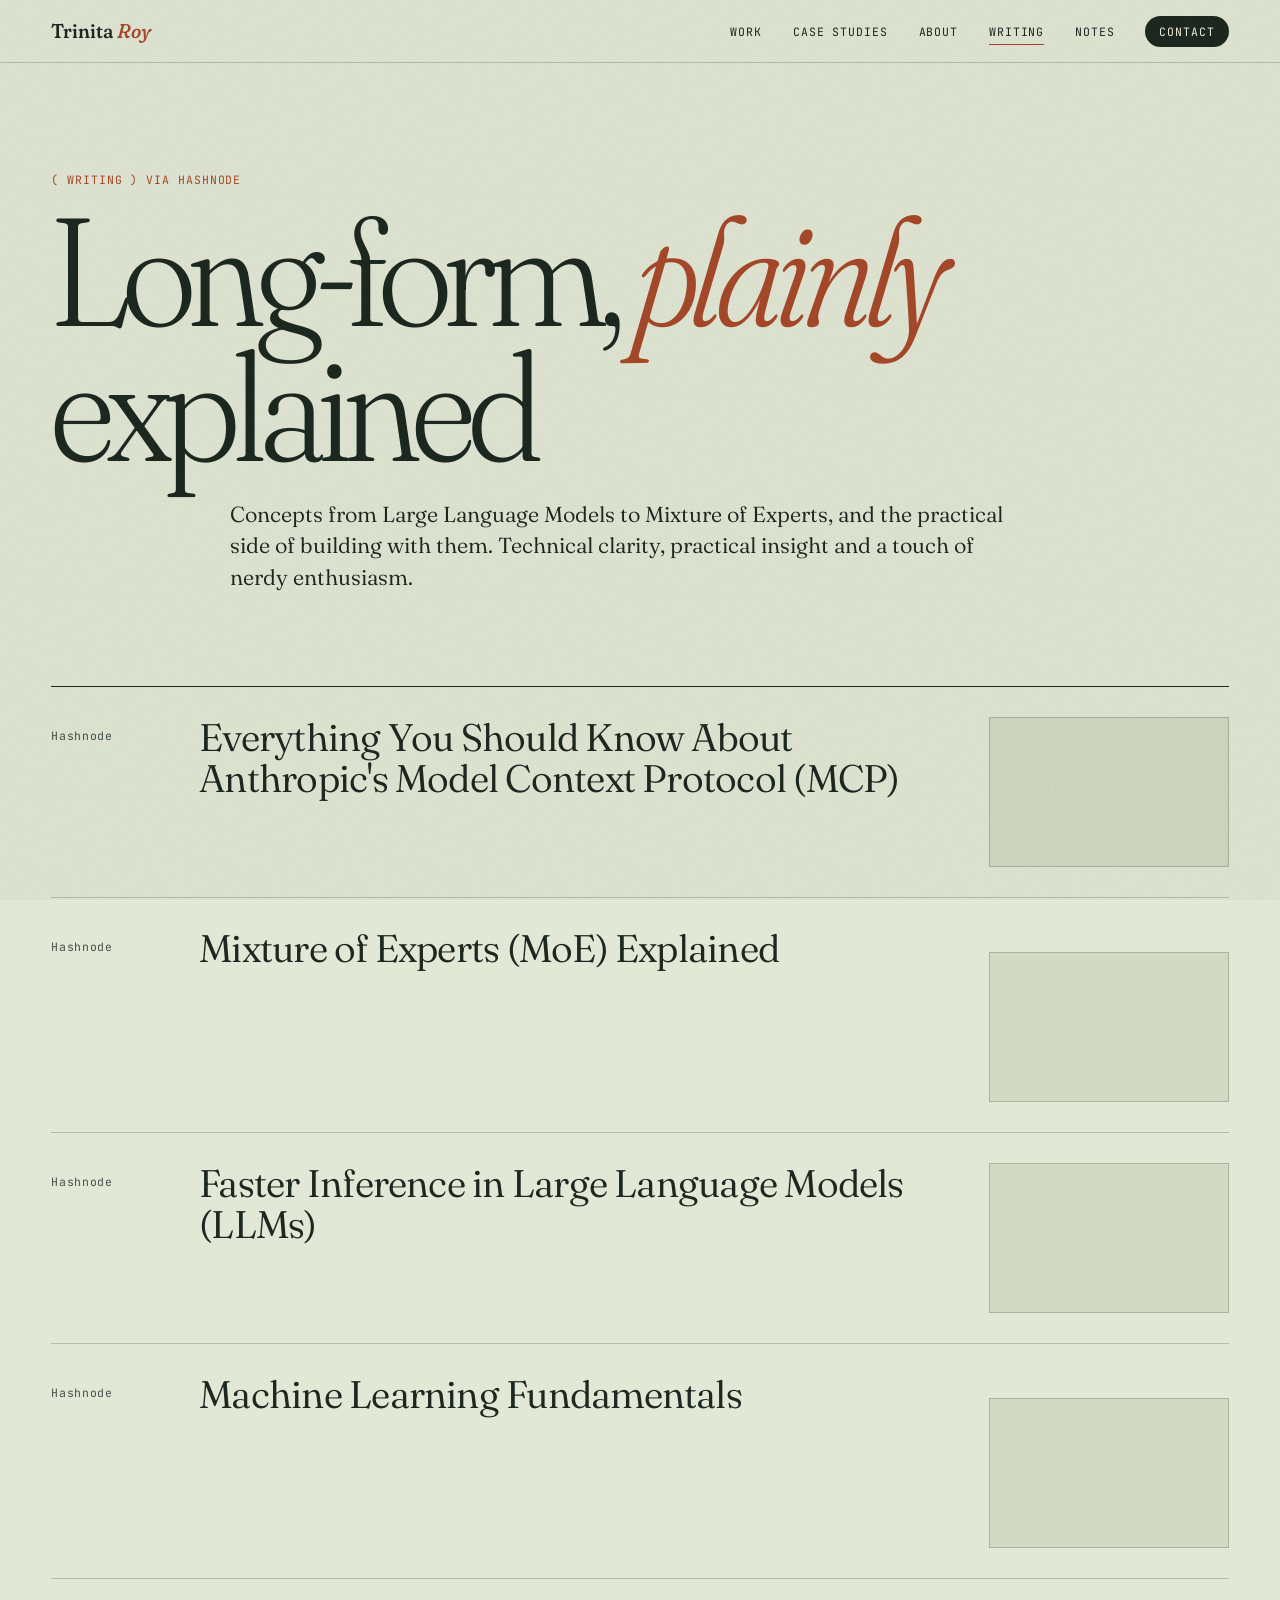
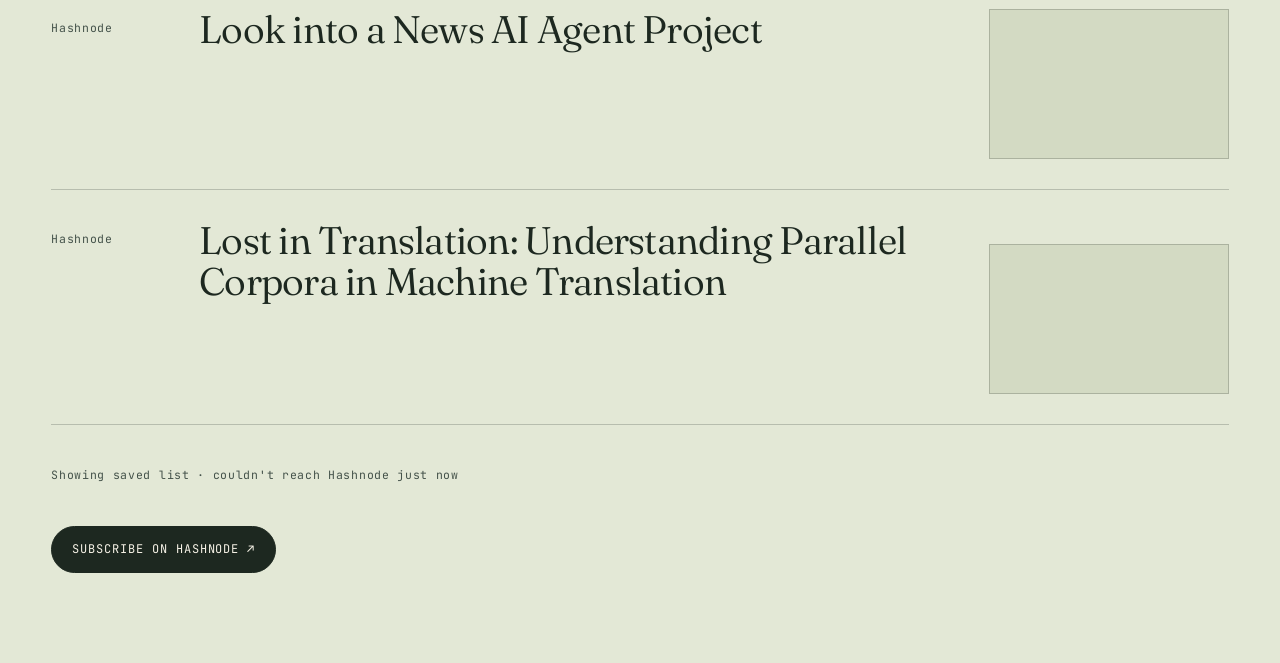
==== blog.html @ 5db7a9cc "Add editorial portfolio site with Hashnode blog, notes and Pages workflow Co-Authored-By: Claude Son" ====
<!doctype html>
<html lang="en" class="no-js">
<head>
<meta charset="utf-8">
<meta name="viewport" content="width=device-width, initial-scale=1">
<title>Writing — Trinita Roy</title>
<meta name="description" content="Articles on LLMs, Mixture of Experts, MCP, inference and machine learning, synced live from Hashnode.">
<link rel="icon" href="data:image/svg+xml,%3Csvg xmlns='http://www.w3.org/2000/svg' viewBox='0 0 100 100'%3E%3Crect width='100' height='100' fill='%23a8492a'/%3E%3Ctext x='50' y='72' font-size='70' text-anchor='middle' fill='%23f5f1e5' font-family='Georgia' font-style='italic'%3Et%3C/text%3E%3C/svg%3E">
<link rel="preconnect" href="https://fonts.googleapis.com"><link rel="preconnect" href="https://fonts.gstatic.com" crossorigin>
<link href="https://fonts.googleapis.com/css2?family=Fraunces:ital,opsz,wght,SOFT@0,9..144,200..600,0..100;1,9..144,200..600,0..100&family=Inter+Tight:wght@400;500;600&family=JetBrains+Mono:wght@400;500&display=swap" rel="stylesheet">
<link rel="stylesheet" href="style.css">
<script>document.documentElement.classList.remove('no-js')</script>
</head>
<body>
<header class="nav"><div class="wrap">
  <a class="brand" href="index.html">Trinita <i>Roy</i></a>
  <button class="menu-btn mono" aria-expanded="false" aria-controls="menu">Menu</button>
  <ul id="menu">
    <li><a href="index.html#work">Work</a></li>
    <li><a href="index.html#cases">Case studies</a></li>
    <li><a href="index.html#about">About</a></li>
    <li><a href="blog.html" aria-current="page">Writing</a></li>
    <li><a href="notes.html">Notes</a></li>
    <li><a href="index.html#contact">Contact</a></li>
  </ul>
</div></header>

<main class="wrap">
  <div class="page-head">
    <span class="mono clay">( Writing ) via Hashnode</span>
    <h1>Long-form, <em>plainly</em> explained</h1>
    <p>Concepts from Large Language Models to Mixture of Experts, and the practical side of building with them. Technical clarity, practical insight and a touch of nerdy enthusiasm.</p>
    <div class="filters" id="filters" aria-label="Filter posts by tag"></div>
  </div>
  <ol class="posts" id="posts"></ol>
  <p class="status" id="status"></p>
  <p style="margin:10px 0 90px"><a class="btn solid" href="https://nlp-nerd.hashnode.dev/" target="_blank" rel="noopener">Subscribe on Hashnode ↗</a></p>
</main>
<script src="main.js"></script>
</body>
</html>
---- style.css ----
/* ───────── Tokens ───────── */
:root {
  --paper: #e3e8d6;
  --paper-2: #d3dac3;
  --cream: #f5f1e5;
  --ink: #1d2820;
  --ink-2: #44524a;
  --sage: #7f9475;
  --sage-deep: #43594a;
  --clay: #a8492a;
  --clay-soft: #c9744f;
  --line: rgba(29, 40, 32, .22);

  --serif: "Fraunces", "Iowan Old Style", Georgia, serif;
  --sans: "Inter Tight", system-ui, -apple-system, sans-serif;
  --mono: "JetBrains Mono", ui-monospace, "SF Mono", Menlo, monospace;

  --gutter: clamp(18px, 4vw, 56px);
  --maxw: 1360px;
  color-scheme: light;
}

*, *::before, *::after { box-sizing: border-box; }
html { scroll-behavior: smooth; -webkit-text-size-adjust: 100%; }
body {
  margin: 0;
  background: var(--paper);
  color: var(--ink);
  font: 400 1.0625rem/1.6 var(--sans);
  -webkit-font-smoothing: antialiased;
  overflow-x: hidden;
}
/* paper grain */
body::before {
  content: ""; position: fixed; inset: 0; pointer-events: none; z-index: 100;
  opacity: .28; mix-blend-mode: multiply;
  background-image: url("data:image/svg+xml,%3Csvg xmlns='http://www.w3.org/2000/svg' width='200' height='200'%3E%3Cfilter id='n'%3E%3CfeTurbulence type='fractalNoise' baseFrequency='.85' numOctaves='2' stitchTiles='stitch'/%3E%3CfeColorMatrix values='0 0 0 0 .25 0 0 0 0 .3 0 0 0 0 .22 0 0 0 .5 0'/%3E%3C/filter%3E%3Crect width='100%25' height='100%25' filter='url(%23n)'/%3E%3C/svg%3E");
}
img { max-width: 100%; display: block; }
a { color: inherit; text-decoration-thickness: 1px; text-underline-offset: 3px; }
a:hover { color: var(--clay); }
::selection { background: var(--clay); color: var(--cream); }
:focus-visible { outline: 2px solid var(--clay); outline-offset: 3px; }

.wrap { width: 100%; max-width: var(--maxw); margin: 0 auto; padding-inline: var(--gutter); }
.mono { font-family: var(--mono); font-size: .72rem; letter-spacing: .08em; text-transform: uppercase; }
.serif { font-family: var(--serif); }
em.clay, .clay { color: var(--clay); }
.sr { position: absolute; width: 1px; height: 1px; overflow: hidden; clip: rect(0 0 0 0); }

/* ───────── Nav ───────── */
.nav { position: sticky; top: 0; z-index: 50; background: color-mix(in srgb, var(--paper) 88%, transparent); backdrop-filter: blur(8px); border-bottom: 1px solid var(--line); }
.nav .wrap { display: flex; align-items: center; justify-content: space-between; height: 62px; }
.brand { font-family: var(--serif); font-size: 1.25rem; font-weight: 500; text-decoration: none; font-variation-settings: "SOFT" 100, "opsz" 60; }
.brand i { color: var(--clay); font-style: italic; }
.nav ul { display: flex; gap: clamp(14px, 2.4vw, 34px); list-style: none; margin: 0; padding: 0; }
.nav li a { font-family: var(--mono); font-size: .72rem; letter-spacing: .08em; text-transform: uppercase; text-decoration: none; padding: 6px 0; position: relative; }
.nav li a::after { content: ""; position: absolute; left: 0; right: 100%; bottom: 0; height: 1px; background: var(--clay); transition: right .3s; }
.nav li a:hover::after, .nav li a[aria-current="page"]::after { right: 0; }
.nav li:last-child a { background: var(--ink); color: var(--cream); padding: 8px 14px; border-radius: 99px; }
.nav li:last-child a::after { display: none; }
.nav li:last-child a:hover { background: var(--clay); }
.menu-btn { display: none; font: inherit; background: none; border: 1px solid var(--ink); border-radius: 99px; padding: 6px 14px; cursor: pointer; color: inherit; }

/* ───────── Hero ───────── */
.hero { position: relative; padding-block: clamp(36px, 7vw, 96px) clamp(40px, 6vw, 80px); }
.hero-grid { display: grid; grid-template-columns: repeat(12, 1fr); column-gap: 24px; align-items: start; }
.hero-kicker { grid-column: 1 / 8; display: flex; gap: 14px; align-items: center; margin-bottom: 28px; }
.hero-kicker::before { content: ""; width: 44px; height: 1px; background: var(--ink); }
.hero h1 {
  grid-column: 1 / 9; grid-row: 2; margin: 0;
  font-family: var(--serif); font-weight: 300; font-size: clamp(3.1rem, 9.2vw, 9rem);
  line-height: .93; letter-spacing: -.035em; font-variation-settings: "SOFT" 60, "opsz" 144;
  position: relative; z-index: 2;
}
.hero h1 em { font-style: italic; color: var(--clay); font-weight: 400; }
.hero h1 .indent { display: block; padding-left: clamp(0px, 9vw, 150px); }
.portrait { grid-column: 9 / 13; grid-row: 1 / 4; position: relative; margin-top: 10px; transform: translateY(40px); }
.portrait .frame { position: relative; aspect-ratio: 4 / 5.2; border-radius: 300px 300px 4px 4px; overflow: hidden; background: var(--sage); box-shadow: 14px 14px 0 var(--clay); }
.portrait img { width: 100%; height: 100%; object-fit: cover; object-position: 50% 20%; filter: saturate(.85) contrast(1.02); }
.portrait .tag { position: absolute; left: -62px; bottom: 44px; transform: rotate(-90deg); transform-origin: left bottom; white-space: nowrap; color: var(--ink-2); }
.hero-lede { grid-column: 2 / 8; grid-row: 3; margin: clamp(28px, 4vw, 56px) 0 0; font-family: var(--serif); font-size: clamp(1.15rem, 1.9vw, 1.55rem); line-height: 1.42; font-weight: 350; max-width: 34em; }
.hero-meta { grid-column: 1 / 8; grid-row: 4; display: flex; flex-wrap: wrap; gap: 12px 30px; margin-top: 34px; align-items: center; }
.btn { display: inline-flex; align-items: center; gap: 10px; font-family: var(--mono); font-size: .75rem; letter-spacing: .08em; text-transform: uppercase; text-decoration: none; padding: 13px 20px; border-radius: 99px; border: 1px solid var(--ink); transition: .25s; }
.btn.solid { background: var(--ink); color: var(--cream); }
.btn:hover { background: var(--clay); border-color: var(--clay); color: var(--cream); transform: translateY(-2px); }
.now-card { grid-column: 9 / 13; grid-row: 4; margin: 76px 0 0 -40px; background: var(--cream); padding: 20px 22px; transform: rotate(-1.6deg); border: 1px solid var(--line); position: relative; z-index: 3; box-shadow: 0 18px 30px -22px rgba(29, 40, 32, .5); }
.now-card .mono { color: var(--clay); display: flex; align-items: center; gap: 8px; }
.now-card .mono::before { content: ""; width: 7px; height: 7px; border-radius: 50%; background: var(--clay); animation: pulse 2s infinite; }
.now-card p { margin: 10px 0 0; font-family: var(--serif); font-size: 1.05rem; line-height: 1.38; }
@keyframes pulse { 50% { opacity: .25; } }

.strip { border-block: 1px solid var(--ink); overflow: hidden; white-space: nowrap; background: var(--sage-deep); color: var(--cream); }
.strip div { display: inline-block; padding: 13px 0; animation: slide 46s linear infinite; }
.strip span { margin-inline: 22px; }
.strip span::after { content: "✺"; margin-left: 44px; color: var(--clay-soft); }
@keyframes slide { to { transform: translateX(-50%); } }

/* ───────── Section frames ───────── */
section { padding-block: clamp(64px, 10vw, 140px); }
.sec-head { display: grid; grid-template-columns: repeat(12, 1fr); column-gap: 24px; margin-bottom: clamp(32px, 5vw, 64px); align-items: end; }
.sec-head .num { grid-column: 1 / 3; color: var(--clay); }
.sec-head h2 { grid-column: 3 / 11; margin: 0; font-family: var(--serif); font-weight: 300; font-size: clamp(2.3rem, 6vw, 5.2rem); line-height: .98; letter-spacing: -.03em; font-variation-settings: "SOFT" 60, "opsz" 144; }
.sec-head h2 em { font-style: italic; color: var(--clay); }
.sec-head p { grid-column: 3 / 9; margin: 20px 0 0; color: var(--ink-2); max-width: 40em; }

/* ───────── Project index ───────── */
.index { border-top: 1px solid var(--ink); list-style: none; margin: 0; padding: 0; }
.row { border-bottom: 1px solid var(--line); }
.row > a, .row > div.r { display: grid; grid-template-columns: 56px 1fr minmax(120px, 280px) 64px; gap: 20px; align-items: baseline; padding: 22px 8px; text-decoration: none; transition: padding .35s cubic-bezier(.2, .7, .2, 1), color .2s; }
.row .i { font-family: var(--mono); font-size: .72rem; color: var(--ink-2); }
.row .t { font-family: var(--serif); font-size: clamp(1.4rem, 3.2vw, 2.7rem); line-height: 1.05; letter-spacing: -.02em; font-weight: 350; font-variation-settings: "SOFT" 60, "opsz" 100; }
.row .t small { display: block; font-family: var(--sans); font-size: .9rem; letter-spacing: 0; color: var(--ink-2); margin-top: 8px; font-weight: 400; display: none; }
.row .k { font-family: var(--mono); font-size: .68rem; letter-spacing: .06em; text-transform: uppercase; color: var(--ink-2); }
.row .y { font-family: var(--mono); font-size: .72rem; text-align: right; }
.index:hover .row { opacity: .38; transition: opacity .25s; }
.index .row:hover { opacity: 1; }
.row:hover > a, .row:hover > div.r { padding-left: 26px; color: var(--clay); }
.row .badge { display: inline-block; font-family: var(--mono); font-size: .62rem; letter-spacing: .08em; text-transform: uppercase; padding: 3px 8px; border: 1px solid currentColor; border-radius: 99px; vertical-align: middle; margin-left: 10px; transform: translateY(-4px); }

#peek { position: fixed; left: 0; top: 0; z-index: 60; width: 300px; pointer-events: none; opacity: 0; transform: translate3d(0, 0, 0) scale(.92) rotate(-2deg); transition: opacity .2s, scale .2s; background: var(--cream); border: 1px solid var(--ink); box-shadow: 10px 10px 0 var(--ink); overflow: hidden; }
#peek.on { opacity: 1; }
#peek .art { height: 150px; position: relative; overflow: hidden; border-bottom: 1px solid var(--ink); }
#peek .art b { position: absolute; right: 12px; bottom: -22px; font-family: var(--serif); font-size: 7.5rem; font-weight: 300; line-height: 1; color: rgba(245, 241, 229, .9); font-style: italic; }
#peek .art svg { position: absolute; inset: 0; width: 100%; height: 100%; }
#peek .body { padding: 14px 16px 18px; }
#peek .body p { margin: 8px 0 0; font-size: .92rem; line-height: 1.42; }
#peek .stat { color: var(--clay); }

/* ───────── Case studies ───────── */
.case { border-top: 1px solid var(--ink); padding-block: clamp(48px, 7vw, 100px); scroll-margin-top: 62px; }
.case:last-of-type { border-bottom: 1px solid var(--ink); }
.case-grid { display: grid; grid-template-columns: repeat(12, 1fr); column-gap: 24px; row-gap: 32px; }
.case-side { grid-column: 1 / 4; align-self: start; position: sticky; top: 90px; }
.case-side .n { font-family: var(--serif); font-size: 6rem; font-weight: 200; line-height: .8; font-style: italic; color: var(--clay); }
.case-side dl { margin: 26px 0 0; display: grid; gap: 14px; }
.case-side dt { color: var(--ink-2); }
.case-side dd { margin: 3px 0 0; font-size: .95rem; }
.case-main { grid-column: 5 / 13; }
.case:nth-of-type(even) .case-side { grid-column: 10 / 13; grid-row: 1; }
.case:nth-of-type(even) .case-main { grid-column: 1 / 10; grid-row: 1; }
.case h3 { margin: 0 0 22px; font-family: var(--serif); font-weight: 300; font-size: clamp(2rem, 4.6vw, 4rem); line-height: 1; letter-spacing: -.03em; font-variation-settings: "SOFT" 60, "opsz" 144; }
.case h3 em { font-style: italic; color: var(--clay); }
.case .lede { font-family: var(--serif); font-size: clamp(1.15rem, 1.8vw, 1.5rem); line-height: 1.42; font-weight: 350; margin: 0 0 34px; max-width: 32em; }
.beats { display: grid; gap: 0; border-top: 1px solid var(--line); }
.beat { display: grid; grid-template-columns: 130px 1fr; gap: 20px; padding: 20px 0; border-bottom: 1px solid var(--line); }
.beat h4 { margin: 4px 0 0; color: var(--clay); font-weight: 400; }
.beat p, .beat ul { margin: 0; }
.beat ul { padding-left: 18px; }
.beat li { margin-bottom: 6px; }
.stats { display: flex; flex-wrap: wrap; gap: 14px 40px; margin: 6px 0 34px; }
.stat-n { font-family: var(--serif); font-size: clamp(2.6rem, 6vw, 5rem); font-weight: 300; line-height: .95; letter-spacing: -.04em; color: var(--clay); }
.stat-l { display: block; margin-top: 6px; max-width: 14em; color: var(--ink-2); }
.links { display: flex; flex-wrap: wrap; gap: 10px; margin-top: 24px; }
.chip { font-family: var(--mono); font-size: .68rem; letter-spacing: .06em; text-transform: uppercase; padding: 6px 11px; border: 1px solid var(--ink); border-radius: 99px; text-decoration: none; }
a.chip:hover { background: var(--ink); color: var(--cream); }
.pull { background: var(--sage-deep); color: var(--cream); padding: 26px 28px; margin: 6px 0 30px -40px; font-family: var(--serif); font-size: clamp(1.3rem, 2.2vw, 1.8rem); line-height: 1.3; font-style: italic; transform: rotate(-.8deg); }
.case:nth-of-type(even) .pull { margin-left: 0; margin-right: -40px; transform: rotate(.8deg); background: var(--clay); }

/* ───────── About / timeline ───────── */
.about-grid { display: grid; grid-template-columns: repeat(12, 1fr); column-gap: 24px; row-gap: 48px; }
.about-copy { grid-column: 3 / 9; font-family: var(--serif); font-size: clamp(1.2rem, 2vw, 1.65rem); line-height: 1.45; font-weight: 350; }
.about-copy p { margin: 0 0 1em; }
.about-copy p:first-child::first-letter { float: left; font-size: 5.2em; line-height: .78; padding: 6px 12px 0 0; color: var(--clay); font-weight: 300; }
.skills { grid-column: 9 / 13; align-self: start; padding-top: 8px; }
.skills h4 { margin: 0 0 8px; color: var(--clay); font-weight: 400; }
.skills p { margin: 0 0 24px; font-size: .95rem; color: var(--ink-2); }
.timeline { grid-column: 3 / 13; list-style: none; margin: 0; padding: 0; border-top: 1px solid var(--ink); }
.timeline li { display: grid; grid-template-columns: 180px 1fr 1.2fr; gap: 24px; padding: 20px 0; border-bottom: 1px solid var(--line); }
.timeline .when { font-family: var(--mono); font-size: .72rem; letter-spacing: .06em; padding-top: 6px; color: var(--ink-2); }
.timeline .what b { font-family: var(--serif); font-weight: 400; font-size: 1.3rem; display: block; line-height: 1.2; }
.timeline .what span { color: var(--ink-2); font-size: .95rem; }
.timeline .how { font-size: .95rem; color: var(--ink-2); }

.pubs { grid-column: 3 / 13; list-style: none; margin: 0; padding: 0; }
.pubs li { display: grid; grid-template-columns: 130px 1fr; gap: 24px; padding: 18px 0; border-bottom: 1px solid var(--line); }
.pubs li:first-child { border-top: 1px solid var(--ink); }
.pubs .v { font-family: var(--mono); font-size: .72rem; color: var(--clay); padding-top: 6px; letter-spacing: .06em; }
.pubs a { font-family: var(--serif); font-size: 1.25rem; line-height: 1.25; text-decoration: none; }
.pubs a:hover { text-decoration: underline; }

/* ───────── Contact ───────── */
.contact { background: var(--ink); color: var(--cream); padding-block: clamp(70px, 11vw, 150px) 40px; position: relative; overflow: hidden; }
.contact a:hover { color: var(--clay-soft); }
.contact h2 { margin: 0; font-family: var(--serif); font-weight: 300; font-size: clamp(3rem, 11vw, 10.5rem); line-height: .9; letter-spacing: -.045em; font-variation-settings: "SOFT" 60, "opsz" 144; }
.contact h2 em { color: var(--clay-soft); font-style: italic; }
.contact h2 .indent { display: block; padding-left: clamp(0px, 12vw, 220px); }
.contact-grid { display: grid; grid-template-columns: repeat(12, 1fr); column-gap: 24px; row-gap: 36px; margin-top: clamp(40px, 6vw, 80px); }
.contact-grid > div:nth-child(1) { grid-column: 1 / 6; }
.contact-grid > div:nth-child(2) { grid-column: 7 / 10; }
.contact-grid > div:nth-child(3) { grid-column: 10 / 13; }
.contact .mail { font-family: var(--serif); font-size: clamp(1.4rem, 3vw, 2.4rem); text-decoration-color: var(--clay-soft); word-break: break-word; }
.contact h5 { margin: 0 0 14px; font-weight: 400; color: var(--sage); }
.contact ul { list-style: none; margin: 0; padding: 0; display: grid; gap: 8px; }
.contact li a { text-decoration: none; display: inline-flex; gap: 8px; font-size: 1.05rem; }
.contact li a::after { content: "↗"; color: var(--clay-soft); transition: transform .2s; }
.contact li a:hover::after { transform: translate(3px, -3px); }
.contact p { color: #c9d0bd; margin: 12px 0 0; max-width: 28em; }
footer.foot { display: flex; flex-wrap: wrap; justify-content: space-between; gap: 10px; margin-top: clamp(50px, 8vw, 110px); padding-top: 20px; border-top: 1px solid rgba(245, 241, 229, .22); color: #a9b39e; }

/* ───────── Inner pages (blog / notes) ───────── */
.page-head { padding-block: clamp(44px, 8vw, 110px) clamp(24px, 4vw, 48px); }
.page-head h1 { margin: 10px 0 0; font-family: var(--serif); font-weight: 300; font-size: clamp(3.4rem, 12vw, 11rem); line-height: .88; letter-spacing: -.045em; font-variation-settings: "SOFT" 60, "opsz" 144; }
.page-head h1 em { font-style: italic; color: var(--clay); }
.page-head p { max-width: 36em; margin: 26px 0 0 clamp(0px, 14vw, 230px); font-family: var(--serif); font-size: clamp(1.1rem, 1.7vw, 1.4rem); line-height: 1.45; font-weight: 350; }
.filters { display: flex; flex-wrap: wrap; gap: 8px; margin: 34px 0 10px; }
.filters button { font-family: var(--mono); font-size: .68rem; letter-spacing: .06em; text-transform: uppercase; background: none; border: 1px solid var(--ink); border-radius: 99px; padding: 7px 13px; cursor: pointer; color: inherit; }
.filters button[aria-pressed="true"], .filters button:hover { background: var(--ink); color: var(--cream); }

.posts { list-style: none; margin: 0; padding: 0; border-top: 1px solid var(--ink); }
.post { display: grid; grid-template-columns: 120px 1fr 240px; gap: 28px; padding: 30px 0; border-bottom: 1px solid var(--line); align-items: start; }
.post time { font-family: var(--mono); font-size: .72rem; letter-spacing: .06em; color: var(--ink-2); padding-top: 10px; }
.post h2 { margin: 0 0 10px; font-family: var(--serif); font-weight: 350; font-size: clamp(1.5rem, 3vw, 2.4rem); line-height: 1.08; letter-spacing: -.02em; }
.post h2 a { text-decoration: none; }
.post h2 a:hover { color: var(--clay); }
.post p { margin: 0 0 12px; color: var(--ink-2); max-width: 38em; }
.post .thumb { aspect-ratio: 16 / 10; background: var(--paper-2); border: 1px solid var(--line); overflow: hidden; }
.post .thumb img { width: 100%; height: 100%; object-fit: cover; transition: transform .6s; filter: saturate(.8); }
.post:hover .thumb img { transform: scale(1.05); }
.post:nth-child(even) .thumb { margin-top: 24px; }
.tags { display: flex; flex-wrap: wrap; gap: 6px; }
.status { font-family: var(--mono); font-size: .72rem; color: var(--ink-2); padding: 30px 0; letter-spacing: .06em; }

.article { max-width: 760px; margin: 0 auto; padding-block: clamp(40px, 7vw, 90px) 90px; }
.article h1 { font-family: var(--serif); font-weight: 300; font-size: clamp(2.2rem, 6vw, 4.4rem); line-height: 1; letter-spacing: -.035em; margin: 16px 0 22px; }
.article .byline { color: var(--ink-2); display: flex; gap: 18px; flex-wrap: wrap; }
.article .cover { margin: 36px -80px; border: 1px solid var(--ink); }
.prose { font-size: 1.14rem; line-height: 1.72; }
.prose h2, .prose h3 { font-family: var(--serif); font-weight: 400; line-height: 1.15; letter-spacing: -.02em; margin: 2.2em 0 .6em; }
.prose h2 { font-size: 2rem; } .prose h3 { font-size: 1.5rem; }
.prose img { margin: 1.6em auto; border: 1px solid var(--line); }
.prose pre { background: var(--ink); color: var(--cream); padding: 18px 20px; overflow-x: auto; font: .85rem/1.55 var(--mono); border-radius: 3px; }
.prose code { font-family: var(--mono); font-size: .88em; background: var(--paper-2); padding: 2px 5px; border-radius: 3px; }
.prose pre code { background: none; padding: 0; }
.prose blockquote { margin: 1.6em 0; padding-left: 22px; border-left: 3px solid var(--clay); font-family: var(--serif); font-style: italic; font-size: 1.3rem; }
.prose table { border-collapse: collapse; display: block; overflow-x: auto; }
.prose td, .prose th { border: 1px solid var(--line); padding: 8px 12px; }
.prose a { color: var(--clay); }
.back { display: inline-block; margin-bottom: 8px; }

/* notes */
.notes { columns: 3 320px; column-gap: 28px; padding-top: 26px; }
.note { break-inside: avoid; margin: 0 0 40px; cursor: pointer; display: block; width: 100%; text-align: left; background: none; border: 0; padding: 0; color: inherit; font: inherit; }
.note .paper { background: var(--cream); padding: 12px 12px 14px; border: 1px solid var(--line); box-shadow: 0 16px 26px -20px rgba(29, 40, 32, .55); transition: transform .35s cubic-bezier(.2, .7, .2, 1); position: relative; }
.note:nth-child(3n+1) .paper { transform: rotate(-1.1deg); }
.note:nth-child(3n+2) .paper { transform: rotate(.9deg); margin-top: 22px; }
.note:nth-child(3n) .paper { transform: rotate(-.4deg); }
.note:hover .paper { transform: rotate(0) translateY(-6px); }
.note .paper img { width: 100%; border: 1px solid var(--line); }
.note .ph { aspect-ratio: 3 / 4; display: grid; place-items: center; background: var(--paper-2); font-family: var(--serif); font-size: 3rem; font-style: italic; color: var(--sage-deep); }
.note .meta { display: flex; justify-content: space-between; gap: 10px; margin-top: 12px; align-items: baseline; }
.note h3 { margin: 0; font-family: var(--serif); font-weight: 400; font-size: 1.3rem; line-height: 1.15; }
.note .kind { position: absolute; top: 22px; right: 22px; background: var(--clay); color: var(--cream); padding: 3px 8px; }
.note .desc { margin: 6px 0 0; font-size: .92rem; color: var(--ink-2); }
dialog#viewer { width: min(1100px, 94vw); height: 92vh; padding: 0; border: 1px solid var(--ink); background: var(--cream); box-shadow: 14px 14px 0 var(--ink); }
dialog#viewer::backdrop { background: rgba(29, 40, 32, .72); }
dialog#viewer header { display: flex; justify-content: space-between; align-items: center; padding: 10px 16px; border-bottom: 1px solid var(--ink); gap: 16px; }
dialog#viewer header h3 { margin: 0; font-family: var(--serif); font-weight: 400; font-size: 1.2rem; }
dialog#viewer .vbody { height: calc(100% - 52px); overflow: auto; display: grid; }
dialog#viewer iframe { width: 100%; height: 100%; border: 0; }
dialog#viewer img { margin: auto; max-height: none; }
dialog#viewer button, dialog#viewer a.chip { font: inherit; cursor: pointer; background: none; color: inherit; }
.howto { margin-top: 70px; background: var(--cream); border: 1px dashed var(--ink); padding: 22px 26px; }
.howto code { font-family: var(--mono); font-size: .85em; background: var(--paper-2); padding: 2px 6px; }

/* ───────── Reveal ───────── */
.rv { opacity: 0; transform: translateY(26px); transition: opacity .9s cubic-bezier(.2, .7, .2, 1), transform .9s cubic-bezier(.2, .7, .2, 1); }
.rv.in { opacity: 1; transform: none; }
.no-js .rv { opacity: 1; transform: none; }

/* ───────── Responsive ───────── */
@media (max-width: 960px) {
  .menu-btn { display: block; }
  .nav ul { position: absolute; top: 62px; left: 0; right: 0; flex-direction: column; background: var(--paper); padding: 18px var(--gutter) 26px; gap: 14px; border-bottom: 1px solid var(--ink); display: none; }
  .nav ul.open { display: flex; }
  .nav li:last-child a { display: inline-block; }
  .hero-grid { display: block; }
  .hero h1 { font-size: clamp(3rem, 15vw, 6rem); }
  .portrait { width: 62%; margin: 40px 0 0 auto; transform: none; }
  .portrait .tag { display: none; }
  .hero-lede { margin-top: 32px; max-width: 100%; }
  .now-card { margin: 34px 0 0; max-width: 340px; }
  .sec-head { display: block; }
  .sec-head .num { display: block; margin-bottom: 12px; }
  .row > a, .row > div.r { grid-template-columns: 36px 1fr 44px; gap: 12px; }
  .row .k { display: none; }
  .row .t small { display: block; }
  .row:hover > a, .row:hover > div.r { padding-left: 8px; }
  .case-grid { display: block; }
  .case-side { position: static; margin-bottom: 30px; display: grid; grid-template-columns: auto 1fr; gap: 24px; }
  .case-side dl { margin: 0; grid-template-columns: 1fr 1fr; }
  .case-side .n { font-size: 4.2rem; }
  .pull, .case:nth-of-type(even) .pull { margin-inline: 0; }
  .beat { grid-template-columns: 1fr; gap: 6px; }
  .about-grid { display: block; }
  .about-copy, .skills, .timeline, .pubs { margin-top: 36px; }
  .timeline li { grid-template-columns: 1fr; gap: 6px; }
  .pubs li { grid-template-columns: 1fr; gap: 4px; }
  .contact-grid { display: block; }
  .contact-grid > div { margin-bottom: 36px; }
  .post { grid-template-columns: 1fr; gap: 12px; }
  .post .thumb { order: -1; margin-top: 0 !important; }
  .article .cover { margin-inline: 0; }
  .page-head p { margin-left: 0; }
  #peek { display: none; }
}
@media (hover: none) { #peek { display: none; } .index:hover .row { opacity: 1; } .row .t small { display: block; } }
@media (prefers-reduced-motion: reduce) {
  *, *::before, *::after { animation: none !important; transition: none !important; scroll-behavior: auto !important; }
  .rv { opacity: 1; transform: none; }
}
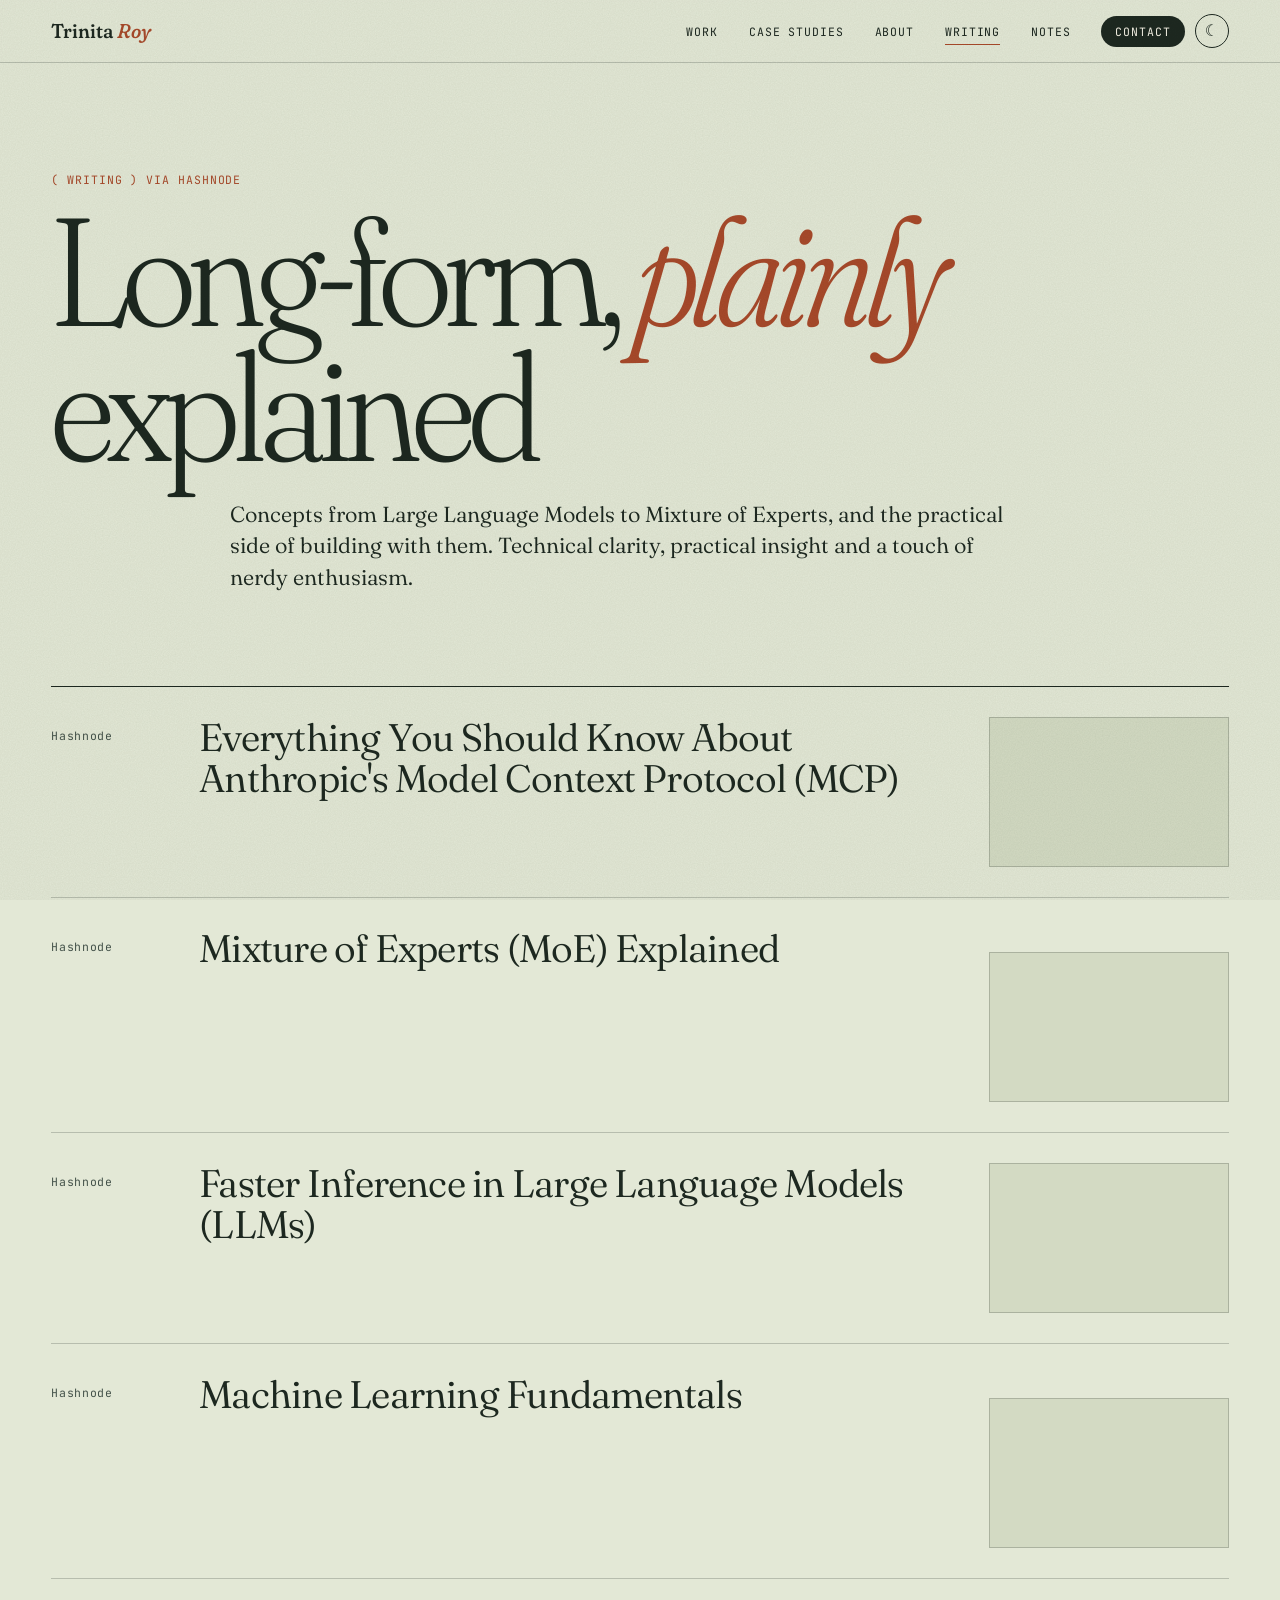
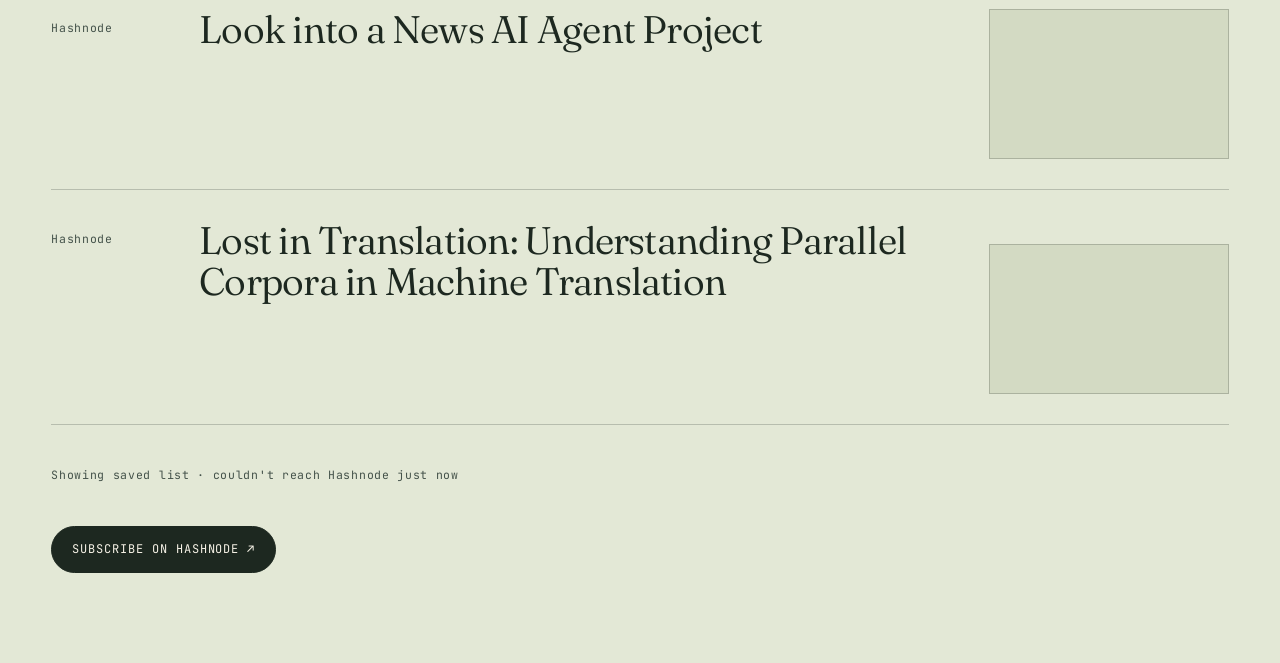
==== commit 07be8737: "Add dark mode toggle button, fix strip and contact colours in dark mode - Theme toggle button (☾/☀) " ====
--- a/blog.html
+++ b/blog.html
@@ -5,24 +5,38 @@
 <meta name="viewport" content="width=device-width, initial-scale=1">
 <title>Writing — Trinita Roy</title>
 <meta name="description" content="Articles on LLMs, Mixture of Experts, MCP, inference and machine learning, synced live from Hashnode.">
+<meta property="og:type" content="website">
+<meta property="og:url" content="https://trinita21.github.io/portfolio/blog.html">
+<meta property="og:title" content="Writing — Trinita Roy">
+<meta property="og:description" content="Articles on LLMs, Mixture of Experts, MCP, inference and machine learning, synced live from Hashnode.">
+<meta property="og:image" content="https://trinita21.github.io/portfolio/assets/trinita.jpg">
+<meta name="twitter:card" content="summary_large_image">
+<meta name="twitter:site" content="@trinita_roy">
+<meta name="twitter:title" content="Writing — Trinita Roy">
+<meta name="twitter:description" content="Articles on LLMs, Mixture of Experts, MCP, inference and machine learning, synced live from Hashnode.">
+<meta name="twitter:image" content="https://trinita21.github.io/portfolio/assets/trinita.jpg">
 <link rel="icon" href="data:image/svg+xml,%3Csvg xmlns='http://www.w3.org/2000/svg' viewBox='0 0 100 100'%3E%3Crect width='100' height='100' fill='%23a8492a'/%3E%3Ctext x='50' y='72' font-size='70' text-anchor='middle' fill='%23f5f1e5' font-family='Georgia' font-style='italic'%3Et%3C/text%3E%3C/svg%3E">
 <link rel="preconnect" href="https://fonts.googleapis.com"><link rel="preconnect" href="https://fonts.gstatic.com" crossorigin>
 <link href="https://fonts.googleapis.com/css2?family=Fraunces:ital,opsz,wght,SOFT@0,9..144,200..600,0..100;1,9..144,200..600,0..100&family=Inter+Tight:wght@400;500;600&family=JetBrains+Mono:wght@400;500&display=swap" rel="stylesheet">
+<script>(function(){var t=localStorage.getItem('theme');if(t)document.documentElement.setAttribute('data-theme',t);})()</script>
 <link rel="stylesheet" href="style.css">
 <script>document.documentElement.classList.remove('no-js')</script>
 </head>
 <body>
 <header class="nav"><div class="wrap">
   <a class="brand" href="index.html">Trinita <i>Roy</i></a>
-  <button class="menu-btn mono" aria-expanded="false" aria-controls="menu">Menu</button>
-  <ul id="menu">
-    <li><a href="index.html#work">Work</a></li>
-    <li><a href="index.html#cases">Case studies</a></li>
-    <li><a href="index.html#about">About</a></li>
-    <li><a href="blog.html" aria-current="page">Writing</a></li>
-    <li><a href="notes.html">Notes</a></li>
-    <li><a href="index.html#contact">Contact</a></li>
-  </ul>
+  <div class="nav-right">
+    <ul id="menu">
+      <li><a href="index.html#work">Work</a></li>
+      <li><a href="index.html#cases">Case studies</a></li>
+      <li><a href="index.html#about">About</a></li>
+      <li><a href="blog.html" aria-current="page">Writing</a></li>
+      <li><a href="notes.html">Notes</a></li>
+      <li><a href="index.html#contact">Contact</a></li>
+    </ul>
+    <button class="theme-btn" id="theme-toggle" aria-label="Switch to dark mode">☾</button>
+    <button class="menu-btn mono" aria-expanded="false" aria-controls="menu">Menu</button>
+  </div>
 </div></header>
 
 <main class="wrap">
--- a/style.css
+++ b/style.css
@@ -17,7 +17,7 @@
 
   --gutter: clamp(18px, 4vw, 56px);
   --maxw: 1360px;
-  color-scheme: light;
+  color-scheme: light dark;
 }
 
 *, *::before, *::after { box-sizing: border-box; }
@@ -49,7 +49,7 @@
 .sr { position: absolute; width: 1px; height: 1px; overflow: hidden; clip: rect(0 0 0 0); }
 
 /* ───────── Nav ───────── */
-.nav { position: sticky; top: 0; z-index: 50; background: color-mix(in srgb, var(--paper) 88%, transparent); backdrop-filter: blur(8px); border-bottom: 1px solid var(--line); }
+.nav { position: sticky; top: 0; z-index: 50; background: var(--paper); background: color-mix(in srgb, var(--paper) 88%, transparent); backdrop-filter: blur(8px); border-bottom: 1px solid var(--line); }
 .nav .wrap { display: flex; align-items: center; justify-content: space-between; height: 62px; }
 .brand { font-family: var(--serif); font-size: 1.25rem; font-weight: 500; text-decoration: none; font-variation-settings: "SOFT" 100, "opsz" 60; }
 .brand i { color: var(--clay); font-style: italic; }
@@ -60,7 +60,10 @@
 .nav li:last-child a { background: var(--ink); color: var(--cream); padding: 8px 14px; border-radius: 99px; }
 .nav li:last-child a::after { display: none; }
 .nav li:last-child a:hover { background: var(--clay); }
+.nav-right { display: flex; align-items: center; gap: 10px; }
 .menu-btn { display: none; font: inherit; background: none; border: 1px solid var(--ink); border-radius: 99px; padding: 6px 14px; cursor: pointer; color: inherit; }
+.theme-btn { font: inherit; background: none; border: 1px solid var(--ink); border-radius: 50%; width: 34px; height: 34px; cursor: pointer; color: inherit; display: flex; align-items: center; justify-content: center; font-size: 1rem; flex-shrink: 0; transition: border-color .2s, color .2s; }
+.theme-btn:hover { border-color: var(--clay); color: var(--clay); }
 
 /* ───────── Hero ───────── */
 .hero { position: relative; padding-block: clamp(36px, 7vw, 96px) clamp(40px, 6vw, 80px); }
@@ -110,7 +113,7 @@
 .row > a, .row > div.r { display: grid; grid-template-columns: 56px 1fr minmax(120px, 280px) 64px; gap: 20px; align-items: baseline; padding: 22px 8px; text-decoration: none; transition: padding .35s cubic-bezier(.2, .7, .2, 1), color .2s; }
 .row .i { font-family: var(--mono); font-size: .72rem; color: var(--ink-2); }
 .row .t { font-family: var(--serif); font-size: clamp(1.4rem, 3.2vw, 2.7rem); line-height: 1.05; letter-spacing: -.02em; font-weight: 350; font-variation-settings: "SOFT" 60, "opsz" 100; }
-.row .t small { display: block; font-family: var(--sans); font-size: .9rem; letter-spacing: 0; color: var(--ink-2); margin-top: 8px; font-weight: 400; display: none; }
+.row .t small { font-family: var(--sans); font-size: .9rem; letter-spacing: 0; color: var(--ink-2); margin-top: 8px; font-weight: 400; display: none; }
 .row .k { font-family: var(--mono); font-size: .68rem; letter-spacing: .06em; text-transform: uppercase; color: var(--ink-2); }
 .row .y { font-family: var(--mono); font-size: .72rem; text-align: right; }
 .index:hover .row { opacity: .38; transition: opacity .25s; }
@@ -118,7 +121,7 @@
 .row:hover > a, .row:hover > div.r { padding-left: 26px; color: var(--clay); }
 .row .badge { display: inline-block; font-family: var(--mono); font-size: .62rem; letter-spacing: .08em; text-transform: uppercase; padding: 3px 8px; border: 1px solid currentColor; border-radius: 99px; vertical-align: middle; margin-left: 10px; transform: translateY(-4px); }
 
-#peek { position: fixed; left: 0; top: 0; z-index: 60; width: 300px; pointer-events: none; opacity: 0; transform: translate3d(0, 0, 0) scale(.92) rotate(-2deg); transition: opacity .2s, scale .2s; background: var(--cream); border: 1px solid var(--ink); box-shadow: 10px 10px 0 var(--ink); overflow: hidden; }
+#peek { position: fixed; left: 0; top: 0; z-index: 60; width: 300px; pointer-events: none; opacity: 0; transform: translate3d(0, 0, 0) scale(.92) rotate(-2deg); transition: opacity .2s, transform .2s; background: var(--cream); border: 1px solid var(--ink); box-shadow: 10px 10px 0 var(--ink); overflow: hidden; }
 #peek.on { opacity: 1; }
 #peek .art { height: 150px; position: relative; overflow: hidden; border-bottom: 1px solid var(--ink); }
 #peek .art b { position: absolute; right: 12px; bottom: -22px; font-family: var(--serif); font-size: 7.5rem; font-weight: 300; line-height: 1; color: rgba(245, 241, 229, .9); font-style: italic; }
@@ -260,8 +263,6 @@
 dialog#viewer iframe { width: 100%; height: 100%; border: 0; }
 dialog#viewer img { margin: auto; max-height: none; }
 dialog#viewer button, dialog#viewer a.chip { font: inherit; cursor: pointer; background: none; color: inherit; }
-.howto { margin-top: 70px; background: var(--cream); border: 1px dashed var(--ink); padding: 22px 26px; }
-.howto code { font-family: var(--mono); font-size: .85em; background: var(--paper-2); padding: 2px 6px; }
 
 /* ───────── Reveal ───────── */
 .rv { opacity: 0; transform: translateY(26px); transition: opacity .9s cubic-bezier(.2, .7, .2, 1), transform .9s cubic-bezier(.2, .7, .2, 1); }
@@ -271,7 +272,7 @@
 /* ───────── Responsive ───────── */
 @media (max-width: 960px) {
   .menu-btn { display: block; }
-  .nav ul { position: absolute; top: 62px; left: 0; right: 0; flex-direction: column; background: var(--paper); padding: 18px var(--gutter) 26px; gap: 14px; border-bottom: 1px solid var(--ink); display: none; }
+  .nav ul { position: absolute; top: 62px; left: 0; right: 0; flex-direction: column; background: var(--paper); padding: 18px var(--gutter) 26px; gap: 14px; border-bottom: 1px solid var(--ink); display: none; z-index: 50; }
   .nav ul.open { display: flex; }
   .nav li:last-child a { display: inline-block; }
   .hero-grid { display: block; }
@@ -309,3 +310,52 @@
   *, *::before, *::after { animation: none !important; transition: none !important; scroll-behavior: auto !important; }
   .rv { opacity: 1; transform: none; }
 }
+
+/* ───────── Dark mode ───────── */
+/* Tokens — applied by OS preference (unless user chose light) or manual toggle */
+@media (prefers-color-scheme: dark) {
+  :root:not([data-theme="light"]) {
+    color-scheme: dark;
+    --paper:      #161a16;
+    --paper-2:    #1e231e;
+    --cream:      #252b25;
+    --ink:        #d8e0d2;
+    --ink-2:      #7d8c7a;
+    --sage:       #7f9475;
+    --sage-deep:  #2f3f34;
+    --clay:       #c96840;
+    --clay-soft:  #d4855f;
+    --line:       rgba(216, 224, 210, .14);
+  }
+}
+[data-theme="dark"] {
+  color-scheme: dark;
+  --paper:      #161a16;
+  --paper-2:    #1e231e;
+  --cream:      #252b25;
+  --ink:        #d8e0d2;
+  --ink-2:      #7d8c7a;
+  --sage:       #7f9475;
+  --sage-deep:  #2f3f34;
+  --clay:       #c96840;
+  --clay-soft:  #d4855f;
+  --line:       rgba(216, 224, 210, .14);
+}
+
+/* Non-token dark rules */
+@media (prefers-color-scheme: dark) {
+  :root:not([data-theme="light"]) body::before       { mix-blend-mode: screen; opacity: .12; }
+  :root:not([data-theme="light"]) .strip             { color: #d8e0d2; }
+  :root:not([data-theme="light"]) .contact           { background: #0e1210; color: #d8e0d2; }
+  :root:not([data-theme="light"]) .contact p         { color: #8da48d; }
+  :root:not([data-theme="light"]) footer.foot        { color: #7a8a7a; border-top-color: rgba(216, 224, 210, .14); }
+  :root:not([data-theme="light"]) .nav               { background: var(--paper); background: color-mix(in srgb, var(--paper) 88%, transparent); }
+  :root:not([data-theme="light"]) .nav ul            { background: var(--paper); }
+}
+[data-theme="dark"] body::before  { mix-blend-mode: screen; opacity: .12; }
+[data-theme="dark"] .strip        { color: #d8e0d2; }
+[data-theme="dark"] .contact      { background: #0e1210; color: #d8e0d2; }
+[data-theme="dark"] .contact p    { color: #8da48d; }
+[data-theme="dark"] footer.foot   { color: #7a8a7a; border-top-color: rgba(216, 224, 210, .14); }
+[data-theme="dark"] .nav          { background: var(--paper); background: color-mix(in srgb, var(--paper) 88%, transparent); }
+[data-theme="dark"] .nav ul       { background: var(--paper); }
